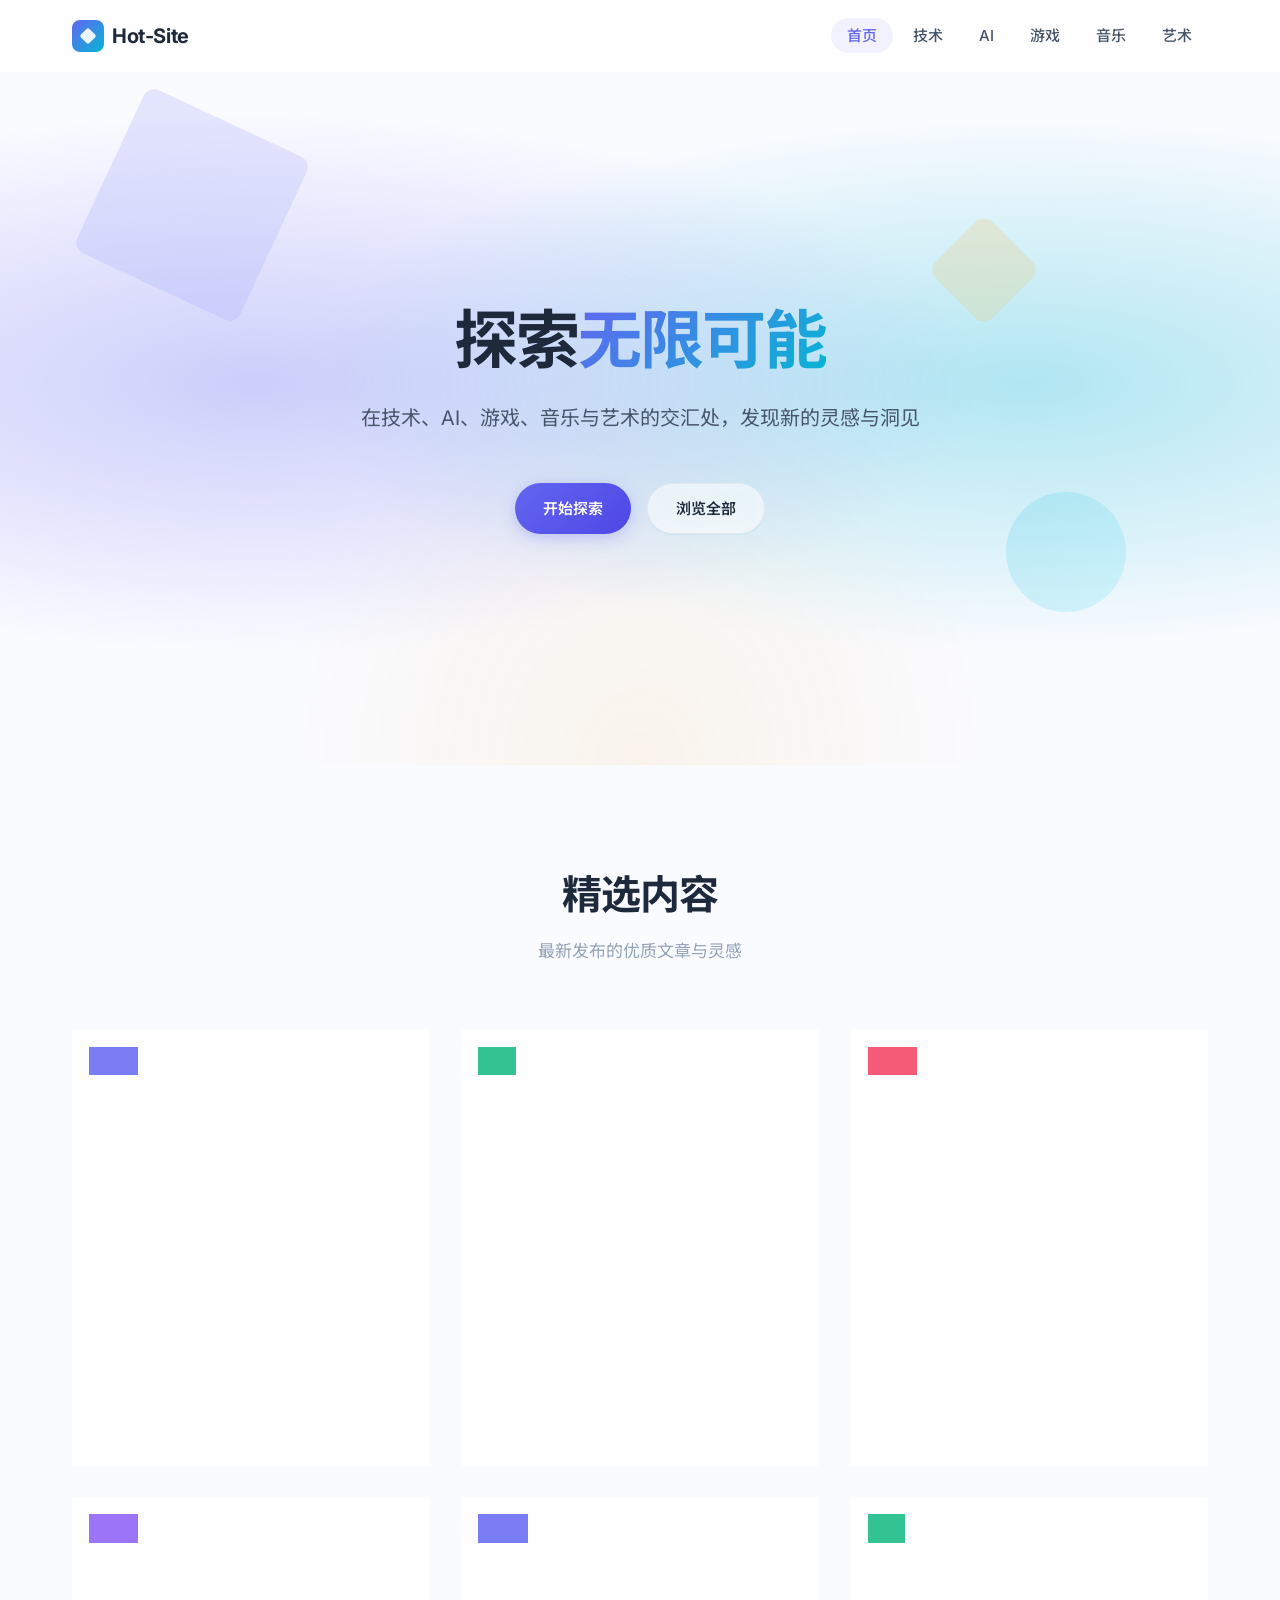
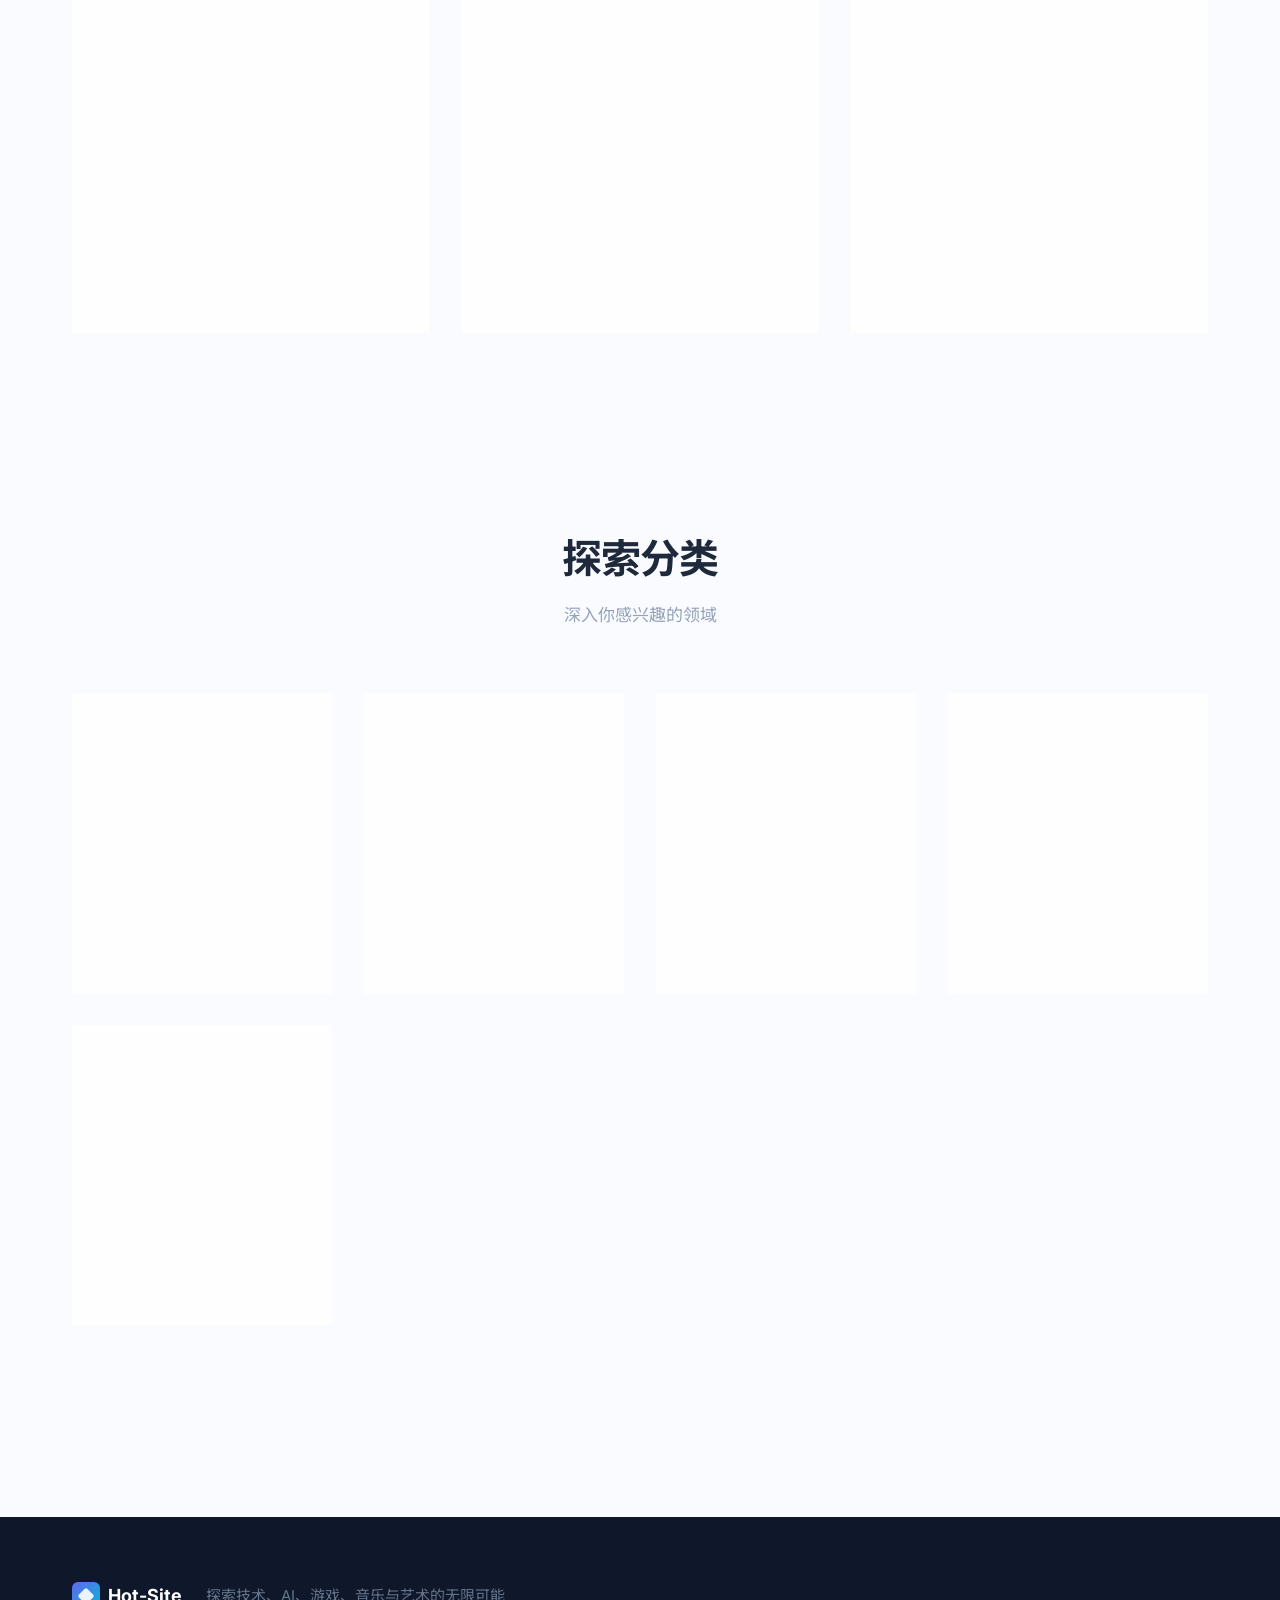
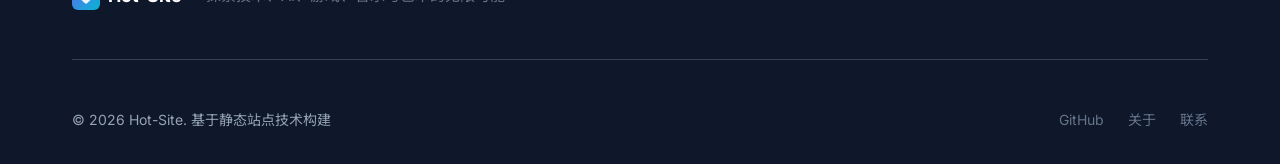
==== index.html @ 58dd3307 "17.30提交" ====
<!DOCTYPE html>
<html lang="zh-CN">
<head>
    <meta charset="UTF-8">
    <meta name="viewport" content="width=device-width, initial-scale=1.0">
    <meta name="description" content="Hot-Site - 探索技术、AI、游戏、音乐与艺术的无限可能。精选优质内容，涵盖前沿技术、人工智能、游戏开发、音乐创作与艺术创意。">
    <meta name="keywords" content="技术博客,AI人工智能,游戏开发,音乐创作,艺术创意,前端开发">
    <meta name="author" content="Hot-Site">
    
    <!-- Open Graph -->
    <meta property="og:title" content="Hot-Site - 首页">
    <meta property="og:description" content="探索技术、AI、游戏、音乐与艺术的无限可能">
    <meta property="og:type" content="website">
    <meta property="og:url" content="https://yourusername.github.io/static-site/">
    
    <title>Hot-Site | 首页</title>
    
    <!-- 样式 -->
    <link rel="stylesheet" href="css/style.css">
    
    <!-- 字体预加载 -->
    <link rel="preconnect" href="https://fonts.googleapis.com">
    <link rel="preconnect" href="https://fonts.gstatic.com" crossorigin>
    <link href="https://fonts.googleapis.com/css2?family=Inter:wght@300;400;500;600;700&family=Noto+Sans+SC:wght@300;400;500;700&display=swap" rel="stylesheet">
    
    <!-- Favicon -->
    <link rel="icon" type="image/svg+xml" href="data:image/svg+xml,<svg xmlns='http://www.w3.org/2000/svg' viewBox='0 0 32 32'><rect width='32' height='32' rx='6' fill='%236366f1'/><rect x='10' y='10' width='12' height='12' rx='2' fill='white' transform='rotate(45 16 16)'/></svg>">
</head>
<body data-page="home">
    <!-- 导航栏 -->
    <nav class="navbar" role="navigation" aria-label="主导航">
        <div class="nav-container">
            <a href="index.html" class="nav-logo" aria-label="返回首页">
                <div class="logo-icon" aria-hidden="true"></div>
                <span>Hot-Site</span>
            </a>
            
            <button class="hamburger" aria-label="打开菜单" aria-expanded="false">
                <span></span>
                <span></span>
                <span></span>
            </button>
            
            <ul class="nav-menu" role="menubar">
                <li role="none"><a href="index.html" class="nav-link active" role="menuitem">首页</a></li>
                <li role="none"><a href="category.html?cat=tech" class="nav-link" role="menuitem">技术</a></li>
                <li role="none"><a href="category.html?cat=ai" class="nav-link" role="menuitem">AI</a></li>
                <li role="none"><a href="category.html?cat=game" class="nav-link" role="menuitem">游戏</a></li>
                <li role="none"><a href="category.html?cat=music" class="nav-link" role="menuitem">音乐</a></li>
                <li role="none"><a href="category.html?cat=art" class="nav-link" role="menuitem">艺术</a></li>
            </ul>
        </div>
    </nav>

    <!-- Hero 区域 -->
    <header class="hero">
        <div class="hero-bg" aria-hidden="true"></div>
        <div class="hero-content">
            <h1 class="hero-title">
                探索<span class="gradient-text">无限可能</span>
            </h1>
            <p class="hero-subtitle">
                在技术、AI、游戏、音乐与艺术的交汇处，发现新的灵感与洞见
            </p>
            <div class="hero-cta">
                <a href="#featured" class="btn btn-primary">开始探索</a>
                <a href="category.html?cat=all" class="btn btn-secondary">浏览全部</a>
            </div>
        </div>
        <div class="hero-decoration" aria-hidden="true">
            <div class="geo-shape geo-1"></div>
            <div class="geo-shape geo-2"></div>
            <div class="geo-shape geo-3"></div>
        </div>
    </header>

    <!-- 精选内容 -->
    <main>
        <section id="featured" class="section" aria-labelledby="featured-title">
            <div class="container">
                <header class="section-header">
                    <h2 id="featured-title" class="section-title">精选内容</h2>
                    <p class="section-subtitle">最新发布的优质文章与灵感</p>
                </header>
                
                <div class="article-grid" id="featured-grid" role="feed" aria-label="精选文章列表">
                    <!-- 文章卡片将通过 JS 动态加载 -->
                </div>
            </div>
        </section>

        <!-- 分类导航 -->
        <section class="section categories-section" aria-labelledby="categories-title">
            <div class="container">
                <header class="section-header">
                    <h2 id="categories-title" class="section-title">探索分类</h2>
                    <p class="section-subtitle">深入你感兴趣的领域</p>
                </header>
                
                <div class="category-grid" role="list">
                    <a href="category.html?cat=tech" class="category-card category-tech" role="listitem">
                        <div class="category-icon" aria-hidden="true">
                            <svg width="48" height="48" viewBox="0 0 24 24" fill="none" stroke="currentColor" stroke-width="2">
                                <polyline points="16 18 22 12 16 6"/>
                                <polyline points="8 6 2 12 8 18"/>
                            </svg>
                        </div>
                        <h3>技术</h3>
                        <p>前沿技术与开发实践</p>
                        <div class="category-count" aria-label="2 篇文章">2 篇文章</div>
                    </a>
                    
                    <a href="category.html?cat=ai" class="category-card category-ai" role="listitem">
                        <div class="category-icon" aria-hidden="true">
                            <svg width="48" height="48" viewBox="0 0 24 24" fill="none" stroke="currentColor" stroke-width="2">
                                <path d="M12 2a10 10 0 1 0 10 10H12V2z"/>
                                <circle cx="12" cy="12" r="3"/>
                            </svg>
                        </div>
                        <h3>AI</h3>
                        <p>人工智能与机器学习</p>
                        <div class="category-count" aria-label="2 篇文章">2 篇文章</div>
                    </a>
                    
                    <a href="category.html?cat=game" class="category-card category-game" role="listitem">
                        <div class="category-icon" aria-hidden="true">
                            <svg width="48" height="48" viewBox="0 0 24 24" fill="none" stroke="currentColor" stroke-width="2">
                                <rect x="2" y="6" width="20" height="12" rx="2"/>
                                <path d="M6 12h4M8 10v4M15 11h.01M18 13h.01"/>
                            </svg>
                        </div>
                        <h3>游戏</h3>
                        <p>游戏开发与设计</p>
                        <div class="category-count" aria-label="2 篇文章">2 篇文章</div>
                    </a>
                    
                    <a href="category.html?cat=music" class="category-card category-music" role="listitem">
                        <div class="category-icon" aria-hidden="true">
                            <svg width="48" height="48" viewBox="0 0 24 24" fill="none" stroke="currentColor" stroke-width="2">
                                <path d="M9 18V5l12-2v13"/>
                                <circle cx="6" cy="18" r="3"/>
                                <circle cx="18" cy="16" r="3"/>
                            </svg>
                        </div>
                        <h3>音乐</h3>
                        <p>音乐创作与欣赏</p>
                        <div class="category-count" aria-label="2 篇文章">2 篇文章</div>
                    </a>
                    
                    <a href="category.html?cat=art" class="category-card category-art" role="listitem">
                        <div class="category-icon" aria-hidden="true">
                            <svg width="48" height="48" viewBox="0 0 24 24" fill="none" stroke="currentColor" stroke-width="2">
                                <polygon points="12 2 15.09 8.26 22 9.27 17 14.14 18.18 21.02 12 17.77 5.82 21.02 7 14.14 2 9.27 8.91 8.26 12 2"/>
                            </svg>
                        </div>
                        <h3>艺术</h3>
                        <p>创意表达与美学探索</p>
                        <div class="category-count" aria-label="2 篇文章">2 篇文章</div>
                    </a>
                </div>
            </div>
        </section>
    </main>

    <!-- 页脚 -->
    <footer class="footer" role="contentinfo">
        <div class="container">
            <div class="footer-content">
                <div class="footer-brand">
                    <div class="logo-icon" aria-hidden="true"></div>
                    <span>Hot-Site</span>
                </div>
                <p class="footer-desc">探索技术、AI、游戏、音乐与艺术的无限可能</p>
            </div>
            <div class="footer-bottom">
                <p>&copy; 2026 Hot-Site. 基于静态站点技术构建</p>
                <div class="footer-links">
                    <a href="https://github.com" target="_blank" rel="noopener noreferrer">GitHub</a>
                    <a href="#">关于</a>
                    <a href="#">联系</a>
                </div>
            </div>
        </div>
    </footer>

    <!-- Scripts -->
    <script src="js/data.js"></script>
    <script src="js/main.js"></script>
</body>
</html>
---- css/style.css ----
/* ============================================
   Hot-Site - 全局样式
   配色: Indigo + Cyan + Emerald + Rose + Violet
   字体: Inter + Noto Sans SC
   ============================================ */

/* --- CSS 变量 --- */
:root {
  /* 主色系 */
  --primary: #6366f1;
  --primary-light: #818cf8;
  --primary-dark: #4f46e5;
  --primary-glow: rgba(99, 102, 241, 0.3);

  /* 辅助色 */
  --secondary: #06b6d4;
  --secondary-light: #22d3ee;
  --secondary-dark: #0891b2;
  --secondary-glow: rgba(6, 182, 212, 0.3);

  /* 强调色 */
  --accent: #f59e0b;
  --accent-light: #fbbf24;
  --accent-dark: #d97706;

  /* 中性色 */
  --gray-50: #f8fafc;
  --gray-100: #f1f5f9;
  --gray-200: #e2e8f0;
  --gray-300: #cbd5e1;
  --gray-400: #94a3b8;
  --gray-500: #64748b;
  --gray-600: #475569;
  --gray-700: #334155;
  --gray-800: #1e293b;
  --gray-900: #0f172a;

  /* 背景 */
  --bg-primary: #fafbff;
  --bg-secondary: #f1f4fb;
  --bg-dark: #0f172a;

  /* 文字 */
  --text-primary: #1e293b;
  --text-secondary: #475569;
  --text-muted: #94a3b8;

  /* 玻璃态 */
  --glass-bg: rgba(255, 255, 255, 0.7);
  --glass-border: rgba(255, 255, 255, 0.3);
  --glass-shadow: 0 8px 32px rgba(99, 102, 241, 0.08);

  /* 间距 */
  --space-xs: 0.25rem;
  --space-sm: 0.5rem;
  --space-md: 1rem;
  --space-lg: 1.5rem;
  --space-xl: 2rem;
  --space-2xl: 3rem;
  --space-3xl: 4rem;
  --space-4xl: 6rem;

  /* 圆角 */
  --radius-sm: 8px;
  --radius-md: 12px;
  --radius-lg: 16px;
  --radius-xl: 24px;
  --radius-full: 9999px;

  /* 过渡 */
  --transition-fast: 0.15s ease;
  --transition-base: 0.3s ease;
  --transition-slow: 0.5s ease;

  /* 布局 */
  --container-max: 1200px;
  --navbar-height: 72px;
}

/* --- Reset & Base --- */
*,
*::before,
*::after {
  margin: 0;
  padding: 0;
  box-sizing: border-box;
}

html {
  font-size: 16px;
  scroll-behavior: smooth;
  -webkit-font-smoothing: antialiased;
  -moz-osx-font-smoothing: grayscale;
}

body {
  font-family: 'Inter', 'Noto Sans SC', -apple-system, BlinkMacSystemFont, sans-serif;
  color: var(--text-primary);
  background: var(--bg-primary);
  line-height: 1.7;
  min-height: 100vh;
  overflow-x: hidden;
}

a {
  color: inherit;
  text-decoration: none;
  transition: color var(--transition-fast);
}

img {
  max-width: 100%;
  height: auto;
  display: block;
}

ul, ol {
  list-style: none;
}

button {
  border: none;
  background: none;
  cursor: pointer;
  font-family: inherit;
  font-size: inherit;
  color: inherit;
}

/* --- 页面淡入动画 --- */
@keyframes fadeIn {
  from { opacity: 0; transform: translateY(12px); }
  to   { opacity: 1; transform: translateY(0); }
}

.page-enter {
  animation: fadeIn 0.5s ease forwards;
}

/* --- 容器 --- */
.container {
  max-width: var(--container-max);
  margin: 0 auto;
  padding: 0 var(--space-xl);
}

/* --- 导航栏 --- */
.navbar {
  position: fixed;
  top: 0;
  left: 0;
  right: 0;
  z-index: 1000;
  height: var(--navbar-height);
  background: var(--glass-bg);
  backdrop-filter: blur(20px);
  -webkit-backdrop-filter: blur(20px);
  border-bottom: 1px solid var(--glass-border);
  transition: all var(--transition-base);
}

.navbar.scrolled {
  background: rgba(255, 255, 255, 0.92);
  box-shadow: 0 1px 20px rgba(99, 102, 241, 0.06);
}

.nav-container {
  max-width: var(--container-max);
  margin: 0 auto;
  padding: 0 var(--space-xl);
  height: 100%;
  display: flex;
  align-items: center;
  justify-content: space-between;
}

.nav-logo {
  display: flex;
  align-items: center;
  gap: var(--space-sm);
  font-weight: 700;
  font-size: 1.25rem;
  color: var(--text-primary);
  letter-spacing: -0.02em;
}

.logo-icon {
  width: 32px;
  height: 32px;
  border-radius: var(--radius-sm);
  background: linear-gradient(135deg, var(--primary), var(--secondary));
  position: relative;
}

.logo-icon::after {
  content: '';
  position: absolute;
  top: 50%;
  left: 50%;
  transform: translate(-50%, -50%) rotate(45deg);
  width: 12px;
  height: 12px;
  background: rgba(255, 255, 255, 0.9);
  border-radius: 2px;
}

.nav-menu {
  display: flex;
  align-items: center;
  gap: var(--space-xs);
}

.nav-link {
  padding: var(--space-sm) var(--space-md);
  border-radius: var(--radius-full);
  font-weight: 500;
  font-size: 0.9375rem;
  color: var(--text-secondary);
  transition: all var(--transition-fast);
  position: relative;
}

.nav-link:hover,
.nav-link.active {
  color: var(--primary);
  background: rgba(99, 102, 241, 0.08);
}

/* 汉堡菜单 */
.hamburger {
  display: none;
  flex-direction: column;
  gap: 5px;
  padding: var(--space-sm);
  z-index: 1001;
}

.hamburger span {
  display: block;
  width: 22px;
  height: 2px;
  background: var(--text-primary);
  border-radius: 2px;
  transition: all var(--transition-base);
}

.hamburger.active span:nth-child(1) {
  transform: rotate(45deg) translate(5px, 5px);
}

.hamburger.active span:nth-child(2) {
  opacity: 0;
}

.hamburger.active span:nth-child(3) {
  transform: rotate(-45deg) translate(5px, -5px);
}

/* --- Hero 区域 --- */
.hero {
  position: relative;
  min-height: 85vh;
  display: flex;
  align-items: center;
  justify-content: center;
  padding: calc(var(--navbar-height) + var(--space-3xl)) var(--space-xl) var(--space-3xl);
  overflow: hidden;
}

.hero-bg {
  position: absolute;
  inset: 0;
  background:
    radial-gradient(ellipse at 20% 50%, var(--primary-glow) 0%, transparent 50%),
    radial-gradient(ellipse at 80% 50%, var(--secondary-glow) 0%, transparent 50%),
    radial-gradient(ellipse at 50% 100%, rgba(245, 158, 11, 0.08) 0%, transparent 40%);
  z-index: 0;
}

.hero-content {
  position: relative;
  z-index: 2;
  text-align: center;
  max-width: 720px;
}

.hero-title {
  font-size: clamp(2.5rem, 6vw, 4rem);
  font-weight: 700;
  line-height: 1.15;
  letter-spacing: -0.03em;
  margin-bottom: var(--space-lg);
  color: var(--text-primary);
}

.gradient-text {
  background: linear-gradient(135deg, var(--primary), var(--secondary));
  -webkit-background-clip: text;
  -webkit-text-fill-color: transparent;
  background-clip: text;
}

.hero-subtitle {
  font-size: clamp(1.05rem, 2vw, 1.25rem);
  color: var(--text-secondary);
  line-height: 1.7;
  margin-bottom: var(--space-2xl);
  font-weight: 400;
}

.hero-cta {
  display: flex;
  gap: var(--space-md);
  justify-content: center;
  flex-wrap: wrap;
}

/* 几何装饰 */
.hero-decoration {
  position: absolute;
  inset: 0;
  z-index: 1;
  pointer-events: none;
}

.geo-shape {
  position: absolute;
  border-radius: var(--radius-md);
  opacity: 0.15;
}

.geo-1 {
  width: 180px;
  height: 180px;
  top: 15%;
  left: 8%;
  background: linear-gradient(135deg, var(--primary), var(--primary-light));
  transform: rotate(25deg);
  animation: float 8s ease-in-out infinite;
}

.geo-2 {
  width: 120px;
  height: 120px;
  bottom: 20%;
  right: 12%;
  background: linear-gradient(135deg, var(--secondary), var(--secondary-light));
  transform: rotate(-15deg);
  border-radius: 50%;
  animation: float 6s ease-in-out infinite reverse;
}

.geo-3 {
  width: 80px;
  height: 80px;
  top: 30%;
  right: 20%;
  background: linear-gradient(135deg, var(--accent), var(--accent-light));
  transform: rotate(45deg);
  animation: float 10s ease-in-out infinite;
}

@keyframes float {
  0%, 100% { transform: translateY(0) rotate(25deg); }
  50%      { transform: translateY(-20px) rotate(25deg); }
}

/* --- 按钮 --- */
.btn {
  display: inline-flex;
  align-items: center;
  justify-content: center;
  gap: var(--space-sm);
  padding: 0.75rem 1.75rem;
  border-radius: var(--radius-full);
  font-weight: 600;
  font-size: 0.9375rem;
  transition: all var(--transition-base);
  cursor: pointer;
  border: none;
}

.btn-primary {
  background: linear-gradient(135deg, var(--primary), var(--primary-dark));
  color: #fff;
  box-shadow: 0 4px 16px var(--primary-glow);
}

.btn-primary:hover {
  transform: translateY(-2px);
  box-shadow: 0 6px 24px var(--primary-glow);
}

.btn-secondary {
  background: var(--glass-bg);
  color: var(--text-primary);
  border: 1px solid var(--gray-200);
  backdrop-filter: blur(8px);
}

.btn-secondary:hover {
  background: #fff;
  border-color: var(--primary-light);
  transform: translateY(-2px);
}

/* --- 区块 --- */
.section {
  padding: var(--space-4xl) 0;
}

.section-header {
  text-align: center;
  margin-bottom: var(--space-3xl);
}

.section-title {
  font-size: clamp(1.75rem, 3.5vw, 2.5rem);
  font-weight: 700;
  letter-spacing: -0.02em;
  margin-bottom: var(--space-sm);
  color: var(--text-primary);
}

.section-subtitle {
  font-size: 1.0625rem;
  color: var(--text-muted);
  font-weight: 400;
}

/* --- 文章卡片网格 --- */
.article-grid {
  display: grid;
  grid-template-columns: repeat(auto-fill, minmax(340px, 1fr));
  gap: var(--space-xl);
}

.article-card {
  background: var(--glass-bg);
  backdrop-filter: blur(12px);
  -webkit-backdrop-filter: blur(12px);
  border: 1px solid var(--glass-border);
  border-radius: var(--radius-lg);
  overflow: hidden;
  transition: all var(--transition-base);
  cursor: pointer;
  display: flex;
  flex-direction: column;
}

.article-card:hover {
  transform: translateY(-6px);
  box-shadow: 0 20px 60px rgba(99, 102, 241, 0.12);
  border-color: rgba(99, 102, 241, 0.2);
}

.article-card-cover {
  position: relative;
  aspect-ratio: 16 / 10;
  overflow: hidden;
  background: linear-gradient(135deg, var(--gray-100), var(--gray-200));
}

.article-card-cover img {
  width: 100%;
  height: 100%;
  object-fit: cover;
  transition: transform var(--transition-slow);
}

.article-card:hover .article-card-cover img {
  transform: scale(1.05);
}

.article-card-cover .category-badge {
  position: absolute;
  top: var(--space-md);
  left: var(--space-md);
  padding: 0.25rem 0.75rem;
  border-radius: var(--radius-full);
  font-size: 0.75rem;
  font-weight: 600;
  text-transform: uppercase;
  letter-spacing: 0.05em;
  backdrop-filter: blur(8px);
}

.category-badge[data-cat="ai"] {
  background: rgba(16, 185, 129, 0.85);
  color: #fff;
}

.category-badge[data-cat="game"] {
  background: rgba(244, 63, 94, 0.85);
  color: #fff;
}

.category-badge[data-cat="music"] {
  background: rgba(139, 92, 246, 0.85);
  color: #fff;
}

.category-badge[data-cat="art"] {
  background: rgba(6, 182, 212, 0.85);
  color: #fff;
}

.category-badge[data-cat="tech"] {
  background: rgba(99, 102, 241, 0.85);
  color: #fff;
}

.article-card-body {
  padding: var(--space-lg);
  flex: 1;
  display: flex;
  flex-direction: column;
}

.article-card-date {
  font-size: 0.8125rem;
  color: var(--text-muted);
  margin-bottom: var(--space-sm);
}

.article-card-title {
  font-size: 1.1875rem;
  font-weight: 600;
  line-height: 1.4;
  letter-spacing: -0.01em;
  margin-bottom: var(--space-sm);
  color: var(--text-primary);
  display: -webkit-box;
  -webkit-line-clamp: 2;
  -webkit-box-orient: vertical;
  overflow: hidden;
}

.article-card-excerpt {
  font-size: 0.9375rem;
  color: var(--text-secondary);
  line-height: 1.6;
  flex: 1;
  display: -webkit-box;
  -webkit-line-clamp: 3;
  -webkit-box-orient: vertical;
  overflow: hidden;
}

/* --- 分类卡片网格 --- */
.category-grid {
  display: grid;
  grid-template-columns: repeat(auto-fill, minmax(260px, 1fr));
  gap: var(--space-xl);
}

.category-card {
  background: var(--glass-bg);
  backdrop-filter: blur(12px);
  border: 1px solid var(--glass-border);
  border-radius: var(--radius-lg);
  padding: var(--space-2xl);
  text-align: center;
  transition: all var(--transition-base);
  position: relative;
  overflow: hidden;
}

.category-card::before {
  content: '';
  position: absolute;
  top: 0;
  left: 0;
  right: 0;
  height: 4px;
  border-radius: var(--radius-lg) var(--radius-lg) 0 0;
  transition: height var(--transition-base);
}

.category-card:hover {
  transform: translateY(-6px);
  box-shadow: 0 20px 60px rgba(99, 102, 241, 0.1);
}

.category-card:hover::before {
  height: 6px;
}

.category-ai::before { background: linear-gradient(90deg, #10b981, #34d399); }
.category-game::before { background: linear-gradient(90deg, #f43f5e, #fb7185); }
.category-music::before { background: linear-gradient(90deg, #8b5cf6, #a78bfa); }
.category-art::before { background: linear-gradient(90deg, var(--secondary), var(--secondary-light)); }
.category-tech::before { background: linear-gradient(90deg, var(--primary), var(--primary-light)); }

.category-icon {
  display: inline-flex;
  align-items: center;
  justify-content: center;
  width: 72px;
  height: 72px;
  border-radius: var(--radius-md);
  margin-bottom: var(--space-lg);
}

.category-ai .category-icon { background: rgba(16, 185, 129, 0.1); color: #10b981; }
.category-game .category-icon { background: rgba(244, 63, 94, 0.1); color: #f43f5e; }
.category-music .category-icon { background: rgba(139, 92, 246, 0.1); color: #8b5cf6; }
.category-art .category-icon { background: rgba(6, 182, 212, 0.1); color: var(--secondary); }
.category-tech .category-icon { background: rgba(99, 102, 241, 0.1); color: var(--primary); }

.category-card h3 {
  font-size: 1.25rem;
  font-weight: 600;
  margin-bottom: var(--space-sm);
}

.category-card p {
  font-size: 0.9375rem;
  color: var(--text-secondary);
  margin-bottom: var(--space-md);
}

.category-count {
  font-size: 0.8125rem;
  color: var(--text-muted);
  font-weight: 500;
}

/* --- 分类列表页 --- */
.page-header {
  padding: calc(var(--navbar-height) + var(--space-3xl)) 0 var(--space-2xl);
  text-align: center;
  position: relative;
  overflow: hidden;
}

.page-header::before {
  content: '';
  position: absolute;
  inset: 0;
  background:
    radial-gradient(ellipse at 30% 50%, var(--primary-glow) 0%, transparent 50%),
    radial-gradient(ellipse at 70% 50%, var(--secondary-glow) 0%, transparent 50%);
  opacity: 0.5;
  z-index: 0;
}

.page-header-content {
  position: relative;
  z-index: 1;
}

.page-header h1 {
  font-size: clamp(2rem, 4vw, 3rem);
  font-weight: 700;
  letter-spacing: -0.03em;
  margin-bottom: var(--space-sm);
}

.page-header p {
  color: var(--text-secondary);
  font-size: 1.0625rem;
}

/* 筛选栏 */
.filter-bar {
  display: flex;
  justify-content: center;
  gap: var(--space-sm);
  margin-bottom: var(--space-2xl);
  flex-wrap: wrap;
}

.filter-btn {
  padding: 0.5rem 1.25rem;
  border-radius: var(--radius-full);
  font-size: 0.875rem;
  font-weight: 500;
  color: var(--text-secondary);
  background: var(--glass-bg);
  border: 1px solid var(--gray-200);
  transition: all var(--transition-fast);
  cursor: pointer;
}

.filter-btn:hover {
  border-color: var(--primary-light);
  color: var(--primary);
}

.filter-btn.active {
  background: var(--primary);
  color: #fff;
  border-color: var(--primary);
}

/* --- 文章详情页 --- */
.article-detail {
  padding: calc(var(--navbar-height) + var(--space-2xl)) 0 var(--space-4xl);
}

.article-detail-header {
  max-width: 780px;
  margin: 0 auto;
  text-align: center;
  margin-bottom: var(--space-3xl);
}

.article-detail-meta {
  display: flex;
  align-items: center;
  justify-content: center;
  gap: var(--space-md);
  margin-bottom: var(--space-lg);
  flex-wrap: wrap;
}

.article-detail-meta .category-badge {
  position: static;
  font-size: 0.75rem;
}

.article-detail-date {
  font-size: 0.875rem;
  color: var(--text-muted);
}

.article-detail-title {
  font-size: clamp(2rem, 4vw, 2.75rem);
  font-weight: 700;
  letter-spacing: -0.02em;
  line-height: 1.25;
  margin-bottom: var(--space-lg);
}

.article-detail-cover {
  max-width: 900px;
  margin: 0 auto var(--space-3xl);
  border-radius: var(--radius-lg);
  overflow: hidden;
  aspect-ratio: 16 / 9;
  background: var(--gray-100);
}

.article-detail-cover img {
  width: 100%;
  height: 100%;
  object-fit: cover;
}

/* 文章正文 */
.article-content {
  max-width: 780px;
  margin: 0 auto;
  font-size: 1.0625rem;
  line-height: 1.85;
  color: var(--text-primary);
}

.article-content h1,
.article-content h2,
.article-content h3,
.article-content h4 {
  font-weight: 700;
  line-height: 1.3;
  margin-top: 2em;
  margin-bottom: 0.6em;
  letter-spacing: -0.01em;
}

.article-content h2 {
  font-size: 1.625rem;
  padding-bottom: 0.5em;
  border-bottom: 2px solid var(--gray-100);
}

.article-content h3 {
  font-size: 1.3125rem;
}

.article-content p {
  margin-bottom: 1.25em;
}

.article-content a {
  color: var(--primary);
  text-decoration: underline;
  text-underline-offset: 3px;
}

.article-content a:hover {
  color: var(--primary-dark);
}

.article-content ul,
.article-content ol {
  padding-left: 1.5em;
  margin-bottom: 1.25em;
}

.article-content ul {
  list-style-type: disc;
}

.article-content ol {
  list-style-type: decimal;
}

.article-content li {
  margin-bottom: 0.4em;
}

.article-content blockquote {
  margin: 1.5em 0;
  padding: var(--space-md) var(--space-lg);
  background: var(--bg-secondary);
  border-left: 4px solid var(--primary);
  border-radius: 0 var(--radius-sm) var(--radius-sm) 0;
  color: var(--text-secondary);
  font-style: italic;
}

.article-content code {
  font-family: 'JetBrains Mono', 'Fira Code', monospace;
  font-size: 0.875em;
  background: var(--gray-100);
  padding: 0.15em 0.4em;
  border-radius: 4px;
  color: var(--primary-dark);
}

.article-content pre {
  margin: 1.5em 0;
  padding: var(--space-lg);
  background: var(--gray-900);
  color: var(--gray-100);
  border-radius: var(--radius-md);
  overflow-x: auto;
  line-height: 1.6;
}

.article-content pre code {
  background: none;
  padding: 0;
  color: inherit;
  font-size: 0.875rem;
}

.article-content img {
  border-radius: var(--radius-md);
  margin: 1.5em 0;
  cursor: zoom-in;
}

.article-content hr {
  border: none;
  height: 2px;
  background: var(--gray-200);
  margin: 2em 0;
}

.article-content table {
  width: 100%;
  border-collapse: collapse;
  margin: 1.5em 0;
}

.article-content th,
.article-content td {
  padding: 0.75rem 1rem;
  border: 1px solid var(--gray-200);
  text-align: left;
}

.article-content th {
  background: var(--gray-50);
  font-weight: 600;
}

/* --- Lightbox --- */
.lightbox-overlay {
  position: fixed;
  inset: 0;
  z-index: 2000;
  background: rgba(15, 23, 42, 0.9);
  backdrop-filter: blur(8px);
  display: flex;
  align-items: center;
  justify-content: center;
  opacity: 0;
  visibility: hidden;
  transition: all var(--transition-base);
  cursor: zoom-out;
}

.lightbox-overlay.active {
  opacity: 1;
  visibility: visible;
}

.lightbox-overlay img {
  max-width: 90vw;
  max-height: 90vh;
  border-radius: var(--radius-md);
  box-shadow: 0 24px 80px rgba(0, 0, 0, 0.4);
  transform: scale(0.9);
  transition: transform var(--transition-base);
}

.lightbox-overlay.active img {
  transform: scale(1);
}

.lightbox-close {
  position: absolute;
  top: var(--space-xl);
  right: var(--space-xl);
  width: 44px;
  height: 44px;
  display: flex;
  align-items: center;
  justify-content: center;
  background: rgba(255, 255, 255, 0.15);
  border-radius: 50%;
  color: #fff;
  font-size: 1.5rem;
  transition: background var(--transition-fast);
}

.lightbox-close:hover {
  background: rgba(255, 255, 255, 0.3);
}

/* --- 返回按钮 --- */
.back-link {
  display: inline-flex;
  align-items: center;
  gap: var(--space-sm);
  color: var(--text-muted);
  font-size: 0.9375rem;
  font-weight: 500;
  margin-bottom: var(--space-xl);
  transition: color var(--transition-fast);
}

.back-link:hover {
  color: var(--primary);
}

.back-link svg {
  width: 18px;
  height: 18px;
}

/* --- 空状态 --- */
.empty-state {
  text-align: center;
  padding: var(--space-4xl) 0;
  color: var(--text-muted);
}

.empty-state svg {
  width: 64px;
  height: 64px;
  margin-bottom: var(--space-lg);
  opacity: 0.4;
}

/* --- 页脚 --- */
.footer {
  background: var(--gray-900);
  color: var(--gray-400);
  padding: var(--space-3xl) 0 var(--space-xl);
  margin-top: var(--space-4xl);
}

.footer-content {
  display: flex;
  align-items: center;
  gap: var(--space-lg);
  margin-bottom: var(--space-2xl);
  padding-bottom: var(--space-2xl);
  border-bottom: 1px solid var(--gray-700);
}

.footer-brand {
  display: flex;
  align-items: center;
  gap: var(--space-sm);
  font-weight: 700;
  font-size: 1.125rem;
  color: #fff;
}

.footer-brand .logo-icon {
  width: 28px;
  height: 28px;
  border-radius: 6px;
}

.footer-desc {
  font-size: 0.9375rem;
  color: var(--gray-500);
}

.footer-bottom {
  display: flex;
  justify-content: space-between;
  align-items: center;
  flex-wrap: wrap;
  gap: var(--space-md);
  font-size: 0.875rem;
}

.footer-links {
  display: flex;
  gap: var(--space-lg);
}

.footer-links a {
  color: var(--gray-500);
  transition: color var(--transition-fast);
}

.footer-links a:hover {
  color: #fff;
}

/* --- 响应式 --- */
@media (max-width: 768px) {
  :root {
    --navbar-height: 64px;
  }

  .hamburger {
    display: flex;
  }

  .nav-menu {
    position: fixed;
    top: 0;
    right: -100%;
    width: 280px;
    height: 100vh;
    flex-direction: column;
    background: #fff;
    padding: calc(var(--navbar-height) + var(--space-xl)) var(--space-xl) var(--space-xl);
    box-shadow: -10px 0 40px rgba(0, 0, 0, 0.1);
    transition: right var(--transition-base);
    gap: var(--space-xs);
    z-index: 999;
  }

  .nav-menu.open {
    right: 0;
  }

  .nav-link {
    padding: var(--space-md);
    border-radius: var(--radius-sm);
    font-size: 1rem;
  }

  .hero {
    min-height: 70vh;
  }

  .article-grid {
    grid-template-columns: 1fr;
  }

  .category-grid {
    grid-template-columns: repeat(auto-fill, minmax(200px, 1fr));
  }

  .container {
    padding: 0 var(--space-md);
  }

  .section {
    padding: var(--space-3xl) 0;
  }
}

@media (max-width: 480px) {
  .hero-title {
    font-size: 2rem;
  }

  .hero-subtitle {
    font-size: 1rem;
  }

  .hero-cta {
    flex-direction: column;
    align-items: center;
  }

  .category-grid {
    grid-template-columns: 1fr 1fr;
  }

  .article-detail-title {
    font-size: 1.75rem;
  }
}

/* --- 加载状态 --- */
.skeleton {
  background: linear-gradient(90deg, var(--gray-100) 25%, var(--gray-200) 50%, var(--gray-100) 75%);
  background-size: 200% 100%;
  animation: shimmer 1.5s infinite;
  border-radius: var(--radius-sm);
}

@keyframes shimmer {
  0%   { background-position: 200% 0; }
  100% { background-position: -200% 0; }
}

/* --- 返回顶部 --- */
.scroll-top {
  position: fixed;
  bottom: var(--space-xl);
  right: var(--space-xl);
  width: 44px;
  height: 44px;
  border-radius: 50%;
  background: var(--primary);
  color: #fff;
  display: flex;
  align-items: center;
  justify-content: center;
  box-shadow: 0 4px 16px var(--primary-glow);
  opacity: 0;
  visibility: hidden;
  transform: translateY(10px);
  transition: all var(--transition-base);
  z-index: 100;
  cursor: pointer;
  border: none;
}

.scroll-top.visible {
  opacity: 1;
  visibility: visible;
  transform: translateY(0);
}

.scroll-top:hover {
  transform: translateY(-2px);
  box-shadow: 0 6px 24px var(--primary-glow);
}

/* --- 打字机效果 (用于加载) --- */
.loading-text::after {
  content: '...';
  animation: dots 1.5s steps(3, end) infinite;
}

@keyframes dots {
  0%   { content: '.'; }
  33%  { content: '..'; }
  66%  { content: '...'; }
}
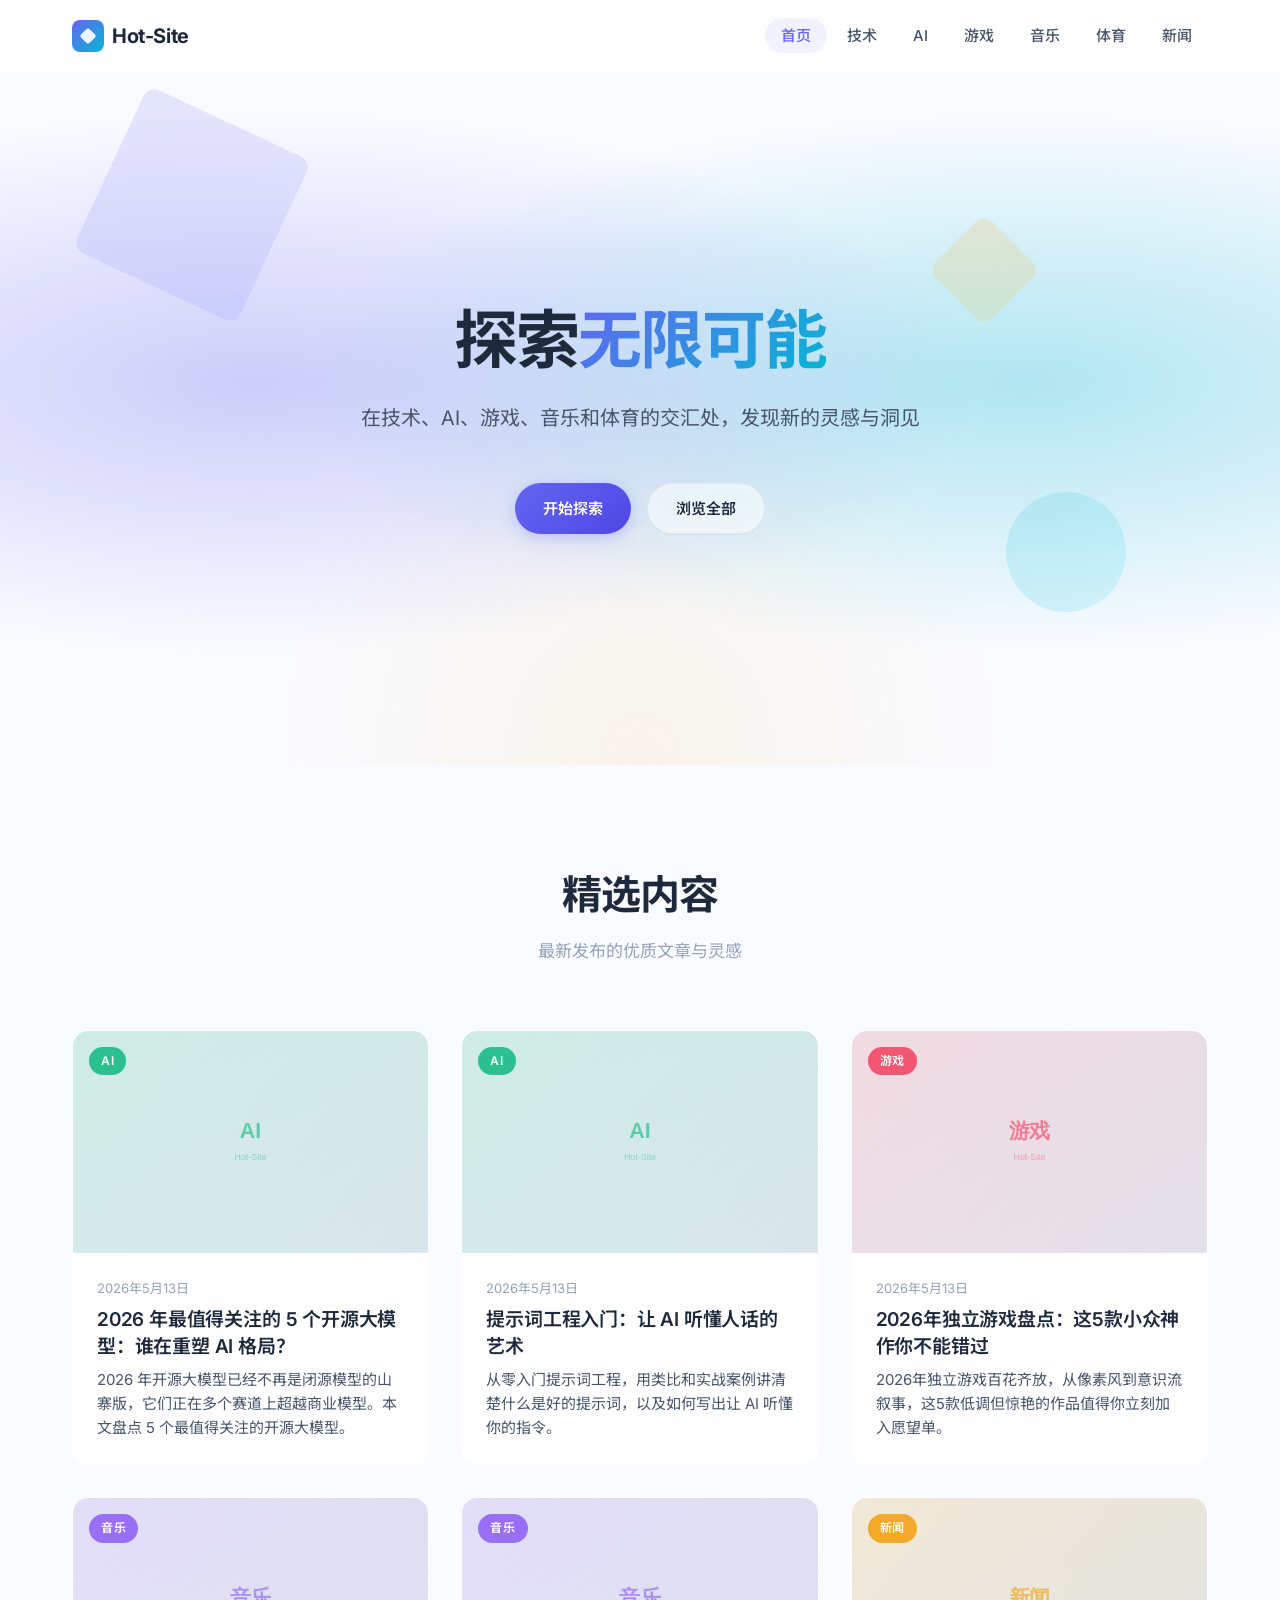
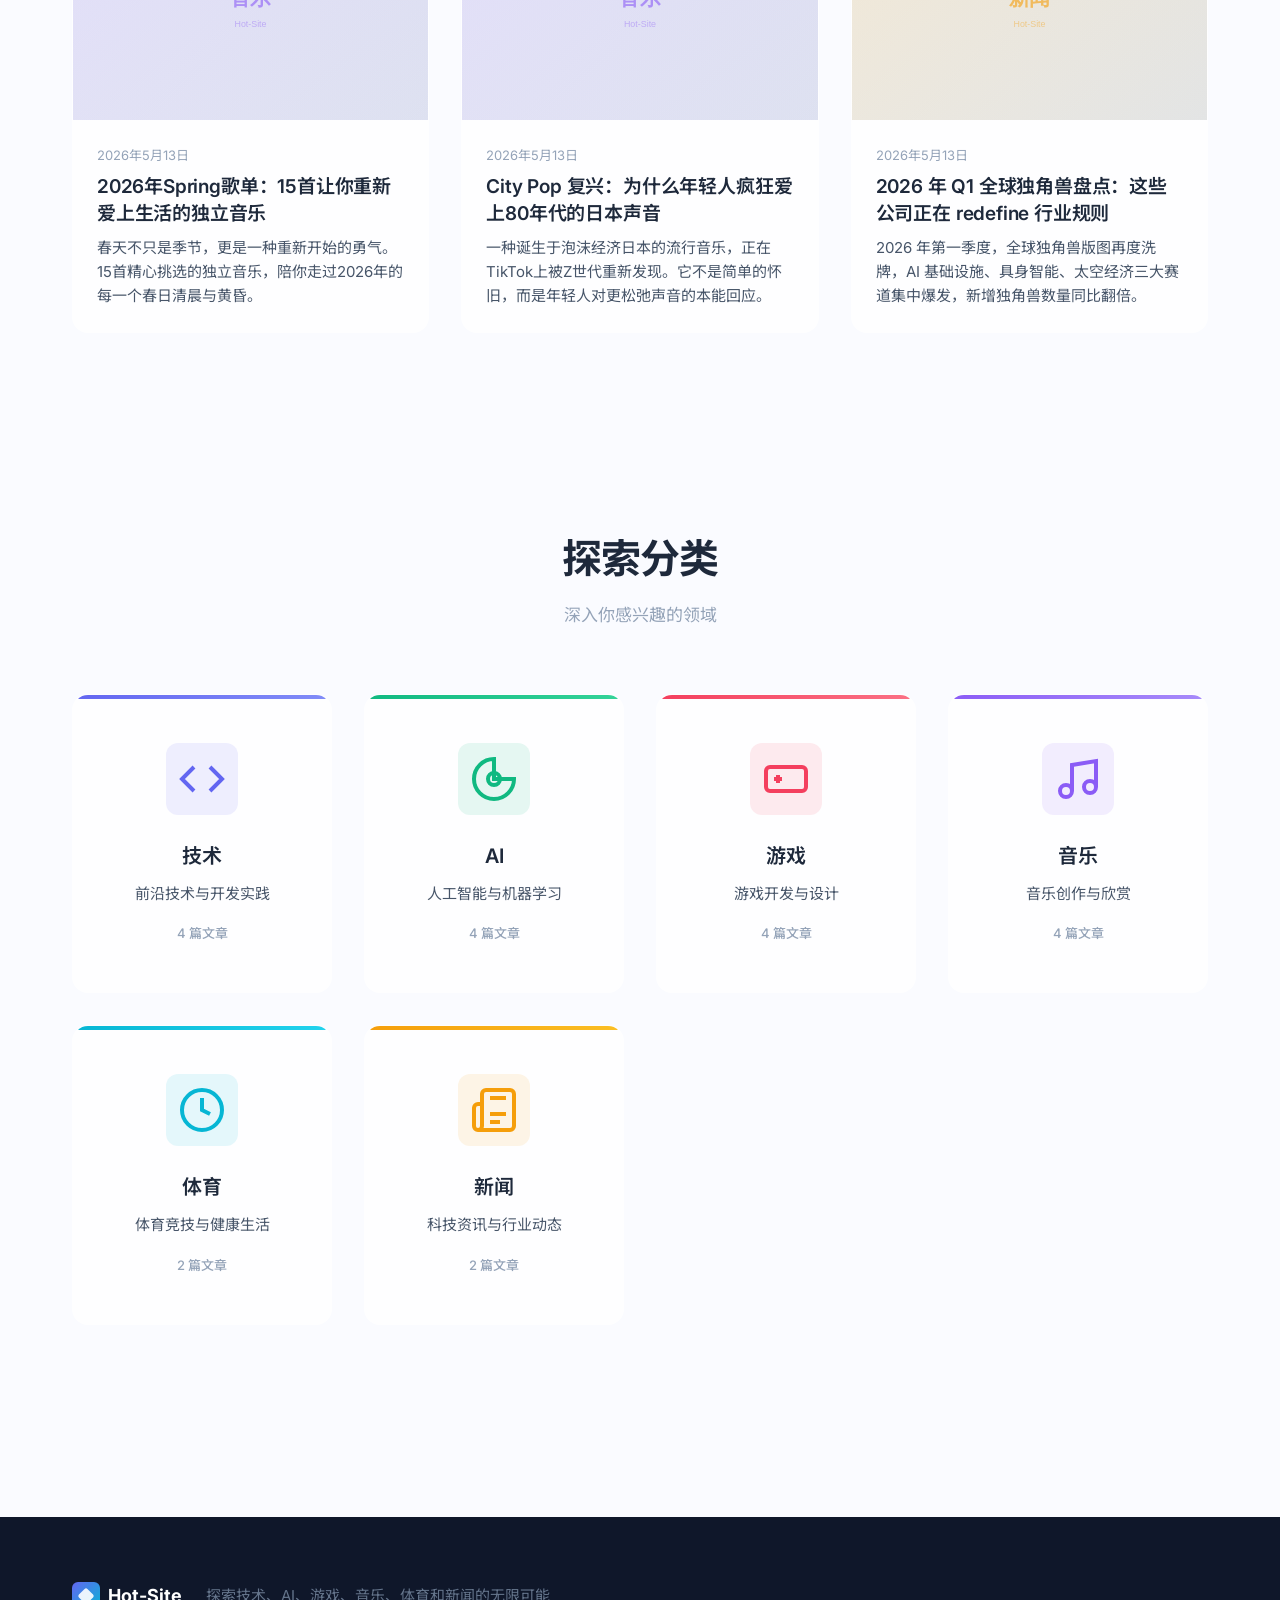
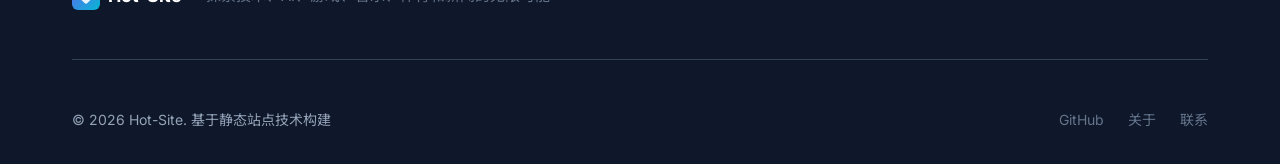
==== commit 3288df45: "feat: 重大更新 - 新增12篇文章、优化错误处理、统一品牌 - 新增内容   - 添加 12 篇新文章（AI/游戏/音乐/新闻/体育/技术）   - 新增 sports 和 news 分类配置 " ====
--- a/index.html
+++ b/index.html
@@ -3,15 +3,15 @@
 <head>
     <meta charset="UTF-8">
     <meta name="viewport" content="width=device-width, initial-scale=1.0">
-    <meta name="description" content="Hot-Site - 探索技术、AI、游戏、音乐与艺术的无限可能。精选优质内容，涵盖前沿技术、人工智能、游戏开发、音乐创作与艺术创意。">
+    <meta name="description" content="Hot-Site - 探索技术、AI、游戏、音乐和体育的无限可能。精选优质内容，涵盖前沿技术、人工智能、游戏开发、音乐创作与艺术创意。">
     <meta name="keywords" content="技术博客,AI人工智能,游戏开发,音乐创作,艺术创意,前端开发">
     <meta name="author" content="Hot-Site">
     
     <!-- Open Graph -->
     <meta property="og:title" content="Hot-Site - 首页">
-    <meta property="og:description" content="探索技术、AI、游戏、音乐与艺术的无限可能">
+    <meta property="og:description" content="探索技术、AI、游戏、音乐和体育的无限可能">
     <meta property="og:type" content="website">
-    <meta property="og:url" content="https://yourusername.github.io/static-site/">
+    <meta property="og:url" content="https://rrramxy.github.io/hot-site/">
     
     <title>Hot-Site | 首页</title>
     
@@ -47,7 +47,8 @@
                 <li role="none"><a href="category.html?cat=ai" class="nav-link" role="menuitem">AI</a></li>
                 <li role="none"><a href="category.html?cat=game" class="nav-link" role="menuitem">游戏</a></li>
                 <li role="none"><a href="category.html?cat=music" class="nav-link" role="menuitem">音乐</a></li>
-                <li role="none"><a href="category.html?cat=art" class="nav-link" role="menuitem">艺术</a></li>
+                <li role="none"><a href="category.html?cat=sports" class="nav-link" role="menuitem">体育</a></li>
+                <li role="none"><a href="category.html?cat=news" class="nav-link" role="menuitem">新闻</a></li>
             </ul>
         </div>
     </nav>
@@ -60,7 +61,7 @@
                 探索<span class="gradient-text">无限可能</span>
             </h1>
             <p class="hero-subtitle">
-                在技术、AI、游戏、音乐与艺术的交汇处，发现新的灵感与洞见
+                在技术、AI、游戏、音乐和体育的交汇处，发现新的灵感与洞见
             </p>
             <div class="hero-cta">
                 <a href="#featured" class="btn btn-primary">开始探索</a>
@@ -97,66 +98,8 @@
                     <p class="section-subtitle">深入你感兴趣的领域</p>
                 </header>
                 
-                <div class="category-grid" role="list">
-                    <a href="category.html?cat=tech" class="category-card category-tech" role="listitem">
-                        <div class="category-icon" aria-hidden="true">
-                            <svg width="48" height="48" viewBox="0 0 24 24" fill="none" stroke="currentColor" stroke-width="2">
-                                <polyline points="16 18 22 12 16 6"/>
-                                <polyline points="8 6 2 12 8 18"/>
-                            </svg>
-                        </div>
-                        <h3>技术</h3>
-                        <p>前沿技术与开发实践</p>
-                        <div class="category-count" aria-label="2 篇文章">2 篇文章</div>
-                    </a>
-                    
-                    <a href="category.html?cat=ai" class="category-card category-ai" role="listitem">
-                        <div class="category-icon" aria-hidden="true">
-                            <svg width="48" height="48" viewBox="0 0 24 24" fill="none" stroke="currentColor" stroke-width="2">
-                                <path d="M12 2a10 10 0 1 0 10 10H12V2z"/>
-                                <circle cx="12" cy="12" r="3"/>
-                            </svg>
-                        </div>
-                        <h3>AI</h3>
-                        <p>人工智能与机器学习</p>
-                        <div class="category-count" aria-label="2 篇文章">2 篇文章</div>
-                    </a>
-                    
-                    <a href="category.html?cat=game" class="category-card category-game" role="listitem">
-                        <div class="category-icon" aria-hidden="true">
-                            <svg width="48" height="48" viewBox="0 0 24 24" fill="none" stroke="currentColor" stroke-width="2">
-                                <rect x="2" y="6" width="20" height="12" rx="2"/>
-                                <path d="M6 12h4M8 10v4M15 11h.01M18 13h.01"/>
-                            </svg>
-                        </div>
-                        <h3>游戏</h3>
-                        <p>游戏开发与设计</p>
-                        <div class="category-count" aria-label="2 篇文章">2 篇文章</div>
-                    </a>
-                    
-                    <a href="category.html?cat=music" class="category-card category-music" role="listitem">
-                        <div class="category-icon" aria-hidden="true">
-                            <svg width="48" height="48" viewBox="0 0 24 24" fill="none" stroke="currentColor" stroke-width="2">
-                                <path d="M9 18V5l12-2v13"/>
-                                <circle cx="6" cy="18" r="3"/>
-                                <circle cx="18" cy="16" r="3"/>
-                            </svg>
-                        </div>
-                        <h3>音乐</h3>
-                        <p>音乐创作与欣赏</p>
-                        <div class="category-count" aria-label="2 篇文章">2 篇文章</div>
-                    </a>
-                    
-                    <a href="category.html?cat=art" class="category-card category-art" role="listitem">
-                        <div class="category-icon" aria-hidden="true">
-                            <svg width="48" height="48" viewBox="0 0 24 24" fill="none" stroke="currentColor" stroke-width="2">
-                                <polygon points="12 2 15.09 8.26 22 9.27 17 14.14 18.18 21.02 12 17.77 5.82 21.02 7 14.14 2 9.27 8.91 8.26 12 2"/>
-                            </svg>
-                        </div>
-                        <h3>艺术</h3>
-                        <p>创意表达与美学探索</p>
-                        <div class="category-count" aria-label="2 篇文章">2 篇文章</div>
-                    </a>
+                <div class="category-grid" id="category-grid" role="list">
+                    <!-- 分类卡片将通过 JS 动态生成 -->
                 </div>
             </div>
         </section>
@@ -170,7 +113,7 @@
                     <div class="logo-icon" aria-hidden="true"></div>
                     <span>Hot-Site</span>
                 </div>
-                <p class="footer-desc">探索技术、AI、游戏、音乐与艺术的无限可能</p>
+                <p class="footer-desc">探索技术、AI、游戏、音乐、体育和新闻的无限可能</p>
             </div>
             <div class="footer-bottom">
                 <p>&copy; 2026 Hot-Site. 基于静态站点技术构建</p>
--- a/css/style.css
+++ b/css/style.css
@@ -500,13 +500,26 @@
   color: #fff;
 }
 
+/* art 分类样式（已禁用，保留用于未来恢复） */
+/*
 .category-badge[data-cat="art"] {
   background: rgba(6, 182, 212, 0.85);
   color: #fff;
 }
+*/
 
 .category-badge[data-cat="tech"] {
   background: rgba(99, 102, 241, 0.85);
+  color: #fff;
+}
+
+.category-badge[data-cat="sports"] {
+  background: rgba(6, 182, 212, 0.85);
+  color: #fff;
+}
+
+.category-badge[data-cat="news"] {
+  background: rgba(245, 158, 11, 0.85);
   color: #fff;
 }
 
@@ -589,8 +602,10 @@
 .category-ai::before { background: linear-gradient(90deg, #10b981, #34d399); }
 .category-game::before { background: linear-gradient(90deg, #f43f5e, #fb7185); }
 .category-music::before { background: linear-gradient(90deg, #8b5cf6, #a78bfa); }
-.category-art::before { background: linear-gradient(90deg, var(--secondary), var(--secondary-light)); }
+/* .category-art::before { background: linear-gradient(90deg, var(--secondary), var(--secondary-light)); } */
 .category-tech::before { background: linear-gradient(90deg, var(--primary), var(--primary-light)); }
+.category-sports::before { background: linear-gradient(90deg, #06b6d4, #22d3ee); }
+.category-news::before { background: linear-gradient(90deg, #f59e0b, #fbbf24); }
 
 .category-icon {
   display: inline-flex;
@@ -605,8 +620,10 @@
 .category-ai .category-icon { background: rgba(16, 185, 129, 0.1); color: #10b981; }
 .category-game .category-icon { background: rgba(244, 63, 94, 0.1); color: #f43f5e; }
 .category-music .category-icon { background: rgba(139, 92, 246, 0.1); color: #8b5cf6; }
-.category-art .category-icon { background: rgba(6, 182, 212, 0.1); color: var(--secondary); }
+/* .category-art .category-icon { background: rgba(6, 182, 212, 0.1); color: var(--secondary); } */
 .category-tech .category-icon { background: rgba(99, 102, 241, 0.1); color: var(--primary); }
+.category-sports .category-icon { background: rgba(6, 182, 212, 0.1); color: #06b6d4; }
+.category-news .category-icon { background: rgba(245, 158, 11, 0.1); color: #f59e0b; }
 
 .category-card h3 {
   font-size: 1.25rem;
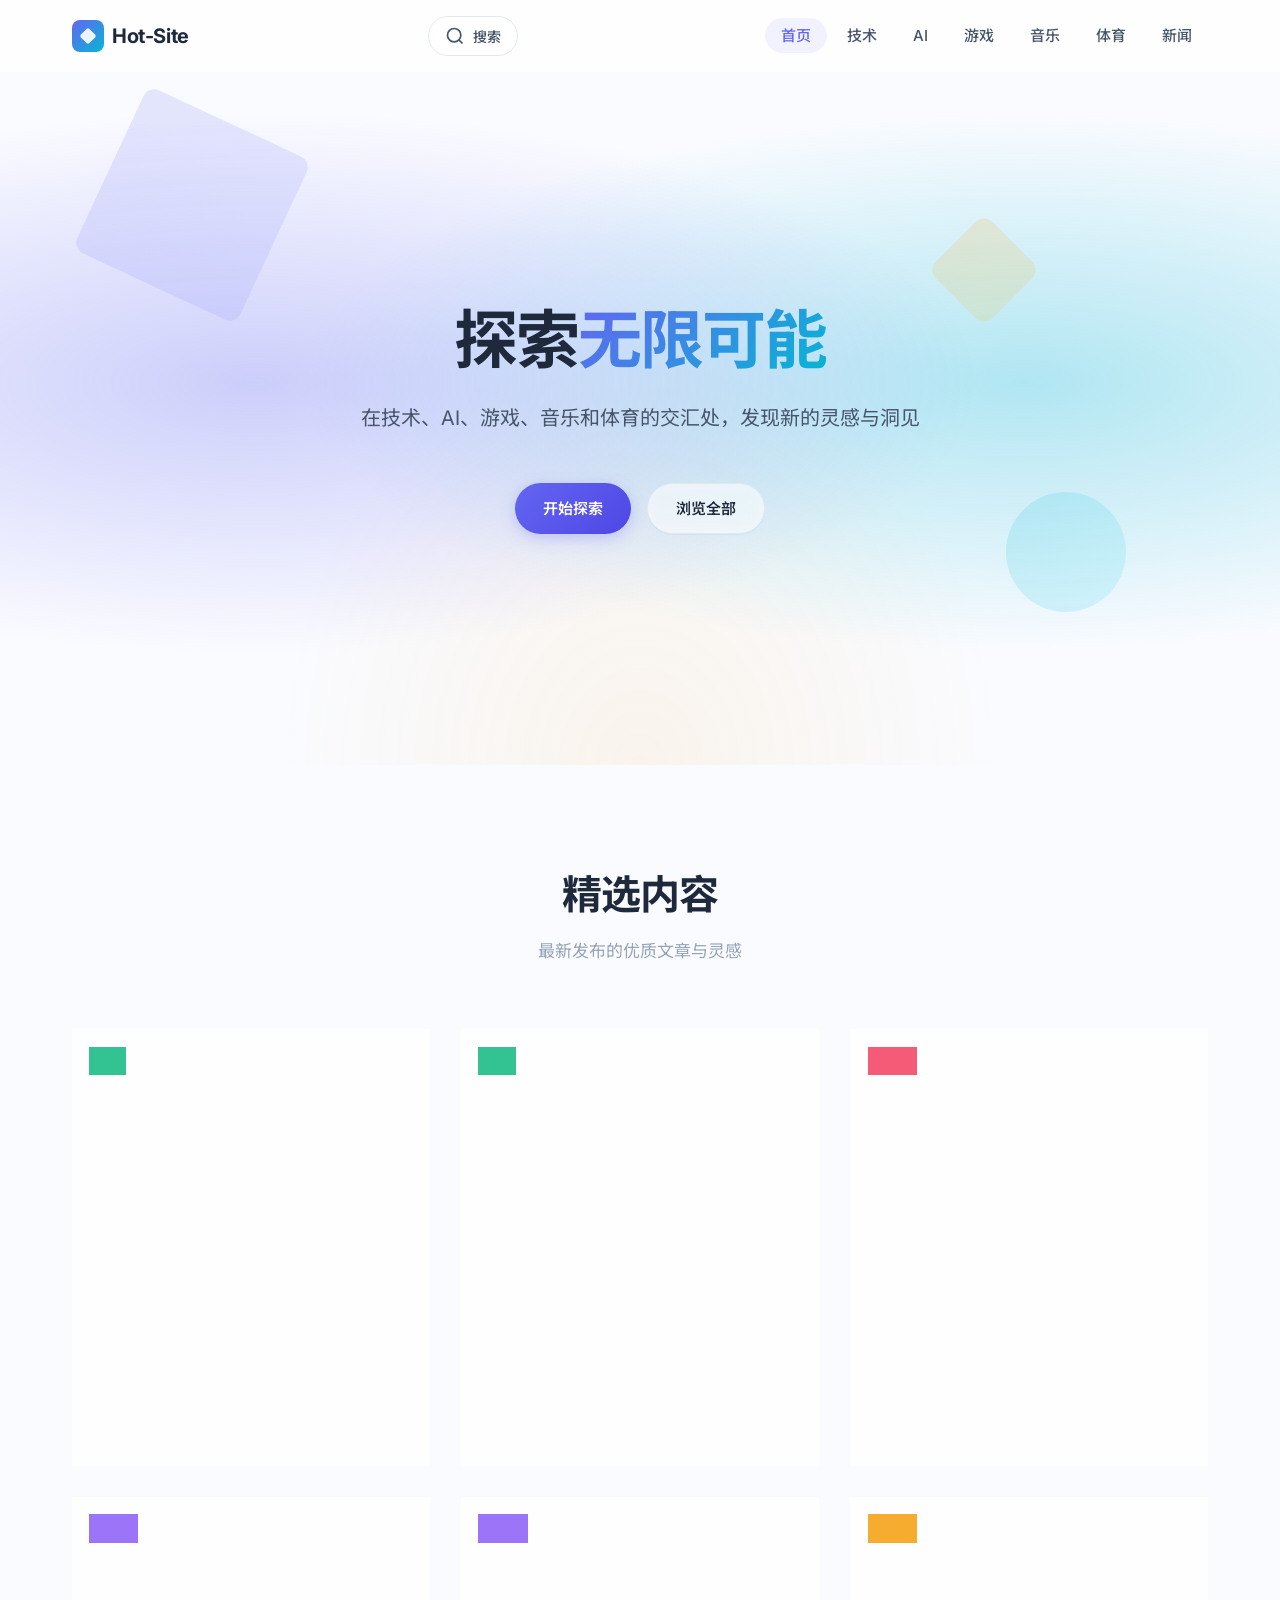
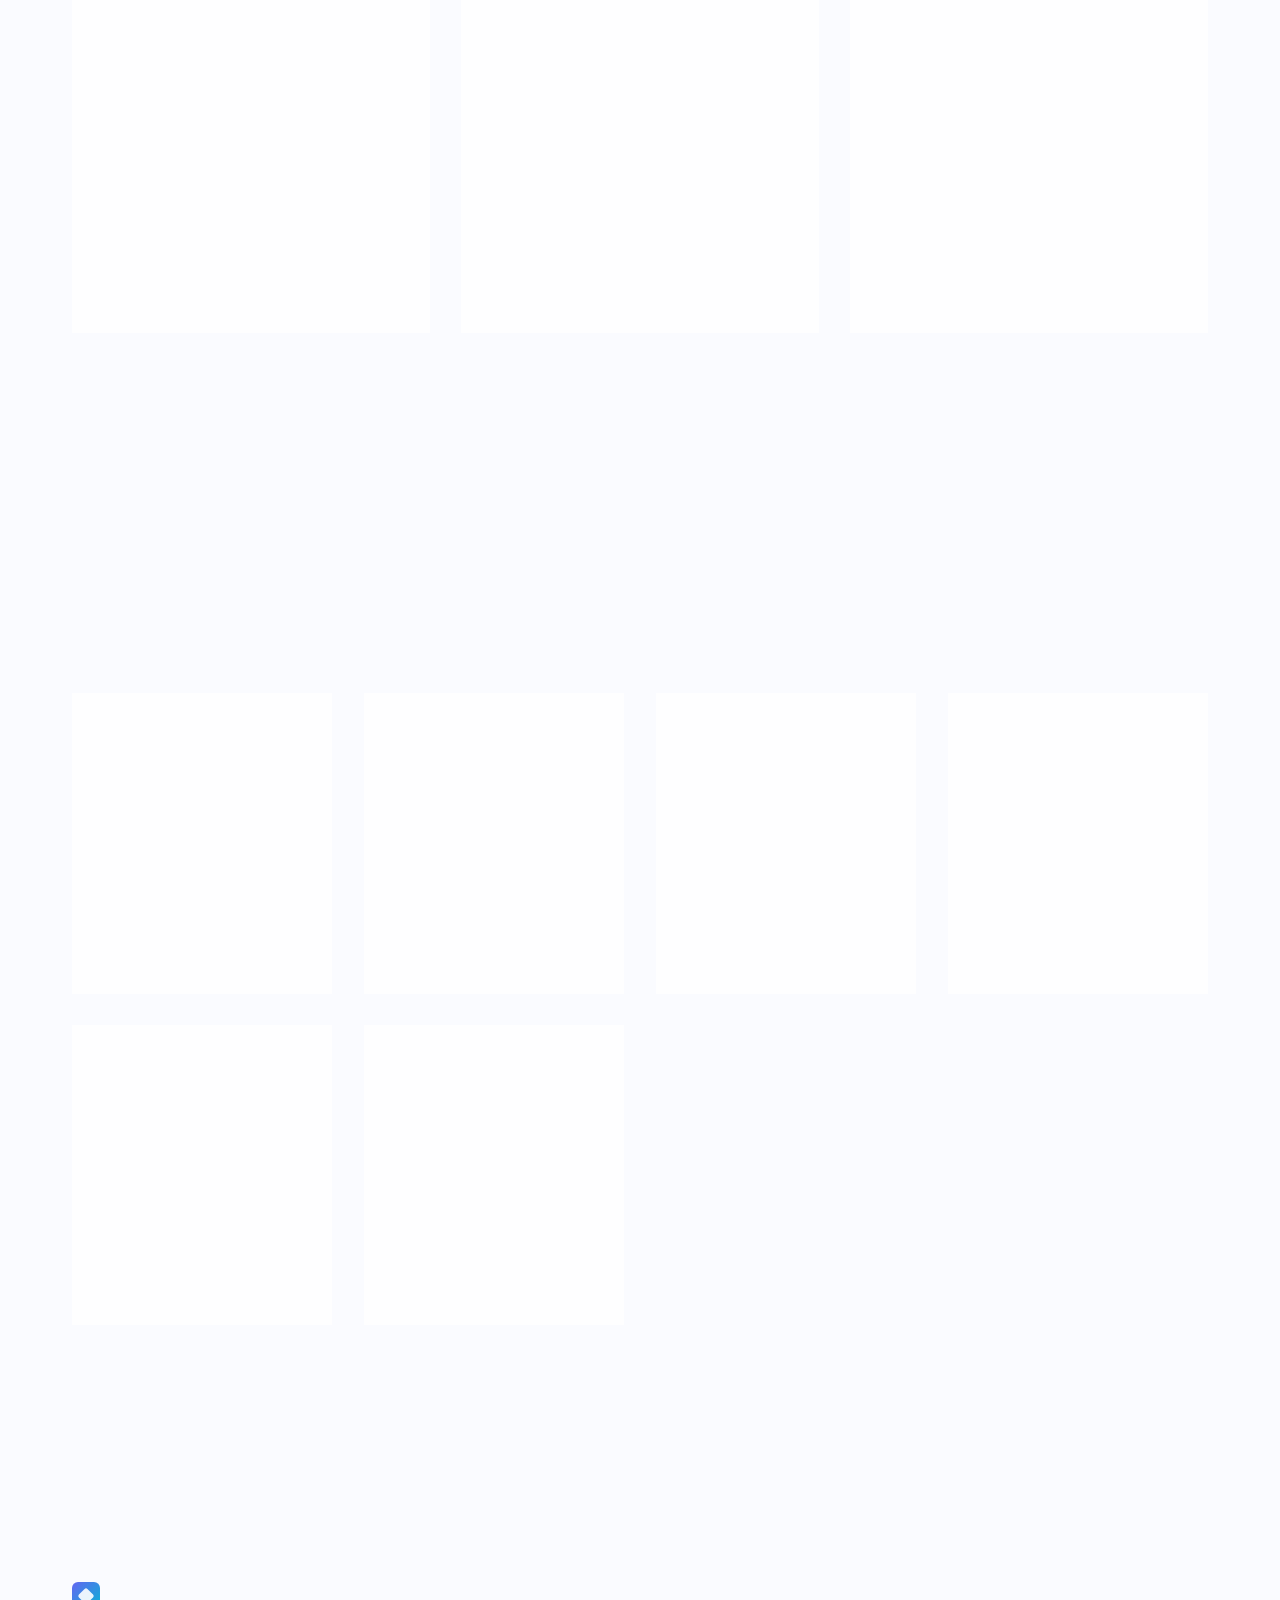
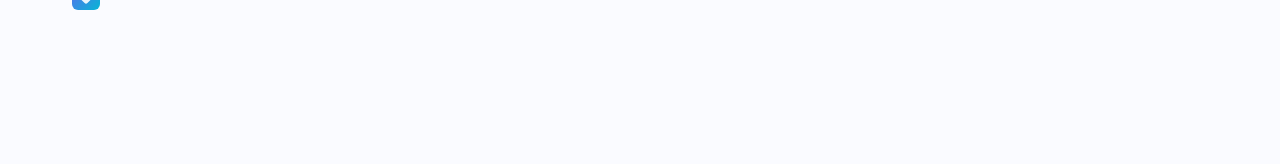
==== commit 5cae1e77: "feat: 添加搜索功能并优化搜索按钮样式 - 在导航栏添加搜索按钮和搜索模态框 - 实现实时搜索功能，支持标题、摘要和分类名称搜索 - 添加关键词高亮显示 - 支持键盘导航（Ctrl/Cmd+K 打" ====
--- a/index.html
+++ b/index.html
@@ -39,6 +39,13 @@
                 <span></span>
                 <span></span>
                 <span></span>
+            </button>
+            
+            <button class="nav-search-btn" aria-label="搜索文章">
+                <svg width="20" height="20" viewBox="0 0 24 24" fill="none" stroke="currentColor" stroke-width="2">
+                    <circle cx="11" cy="11" r="8"/>
+                    <path d="m21 21-4.35-4.35"/>
+                </svg>
             </button>
             
             <ul class="nav-menu" role="menubar">
@@ -105,6 +112,29 @@
         </section>
     </main>
 
+    <!-- 搜索模态框 -->
+    <div class="search-modal" role="dialog" aria-label="搜索">
+        <div class="search-modal-content">
+            <div class="search-input-wrapper">
+                <svg class="search-icon" width="20" height="20" viewBox="0 0 24 24" fill="none" stroke="currentColor" stroke-width="2">
+                    <circle cx="11" cy="11" r="8"/>
+                    <path d="m21 21-4.35-4.35"/>
+                </svg>
+                <input 
+                    type="text" 
+                    class="search-input" 
+                    placeholder="搜索文章标题或摘要..." 
+                    aria-label="搜索关键词"
+                    autocomplete="off"
+                />
+                <kbd class="search-shortcut">ESC</kbd>
+            </div>
+            <div class="search-results" id="search-results">
+                <!-- 搜索结果将通过 JS 动态渲染 -->
+            </div>
+        </div>
+    </div>
+
     <!-- 页脚 -->
     <footer class="footer" role="contentinfo">
         <div class="container">
--- a/css/style.css
+++ b/css/style.css
@@ -1180,3 +1180,245 @@
   33%  { content: '..'; }
   66%  { content: '...'; }
 }
+
+/* --- 搜索按钮 --- */
+.nav-search-btn {
+  display: flex;
+  align-items: center;
+  justify-content: center;
+  gap: var(--space-sm);
+  width: auto;
+  min-width: 44px;
+  height: 40px;
+  padding: 0 var(--space-md);
+  border-radius: var(--radius-full);
+  color: var(--text-secondary);
+  background: rgba(255, 255, 255, 0.6);
+  border: 1px solid var(--gray-200);
+  backdrop-filter: blur(8px);
+  transition: all var(--transition-fast);
+  margin-right: var(--space-sm);
+  cursor: pointer;
+}
+
+.nav-search-btn:hover {
+  color: var(--primary);
+  background: rgba(255, 255, 255, 0.9);
+  border-color: var(--primary-light);
+  box-shadow: 0 2px 8px rgba(99, 102, 241, 0.12);
+}
+
+.nav-search-btn svg {
+  flex-shrink: 0;
+}
+
+/* 搜索按钮文字提示 */
+.nav-search-btn::after {
+  content: '搜索';
+  font-size: 0.875rem;
+  font-weight: 500;
+  white-space: nowrap;
+}
+
+@media (max-width: 768px) {
+  .nav-search-btn::after {
+    content: '';
+  }
+  
+  .nav-search-btn {
+    min-width: 40px;
+    padding: 0;
+  }
+}
+
+/* --- 搜索模态框 --- */
+.search-modal {
+  position: fixed;
+  inset: 0;
+  z-index: 2000;
+  background: rgba(15, 23, 42, 0.6);
+  backdrop-filter: blur(8px);
+  display: flex;
+  align-items: flex-start;
+  justify-content: center;
+  padding-top: 15vh;
+  opacity: 0;
+  visibility: hidden;
+  transition: all var(--transition-base);
+}
+
+.search-modal.active {
+  opacity: 1;
+  visibility: visible;
+}
+
+.search-modal-content {
+  width: 90%;
+  max-width: 640px;
+  background: #fff;
+  border-radius: var(--radius-lg);
+  box-shadow: 0 24px 80px rgba(0, 0, 0, 0.2);
+  transform: translateY(-20px) scale(0.95);
+  transition: transform var(--transition-base);
+  overflow: hidden;
+}
+
+.search-modal.active .search-modal-content {
+  transform: translateY(0) scale(1);
+}
+
+/* 搜索输入框 */
+.search-input-wrapper {
+  display: flex;
+  align-items: center;
+  gap: var(--space-md);
+  padding: var(--space-lg) var(--space-xl);
+  border-bottom: 1px solid var(--gray-200);
+}
+
+.search-icon {
+  color: var(--text-muted);
+  flex-shrink: 0;
+}
+
+.search-input {
+  flex: 1;
+  border: none;
+  outline: none;
+  font-size: 1.125rem;
+  color: var(--text-primary);
+  background: transparent;
+  font-family: inherit;
+}
+
+.search-input::placeholder {
+  color: var(--text-muted);
+}
+
+.search-shortcut {
+  padding: 0.25rem 0.5rem;
+  background: var(--gray-100);
+  border: 1px solid var(--gray-200);
+  border-radius: var(--radius-sm);
+  font-size: 0.75rem;
+  color: var(--text-muted);
+  font-family: inherit;
+}
+
+/* 搜索结果列表 */
+.search-results {
+  max-height: 400px;
+  overflow-y: auto;
+  padding: var(--space-sm);
+}
+
+.search-result-item {
+  display: flex;
+  gap: var(--space-md);
+  padding: var(--space-md);
+  border-radius: var(--radius-md);
+  cursor: pointer;
+  transition: background var(--transition-fast);
+}
+
+.search-result-item:hover,
+.search-result-item.active {
+  background: var(--gray-50);
+}
+
+.search-result-cover {
+  width: 80px;
+  height: 60px;
+  border-radius: var(--radius-sm);
+  overflow: hidden;
+  flex-shrink: 0;
+  background: var(--gray-100);
+}
+
+.search-result-cover img {
+  width: 100%;
+  height: 100%;
+  object-fit: cover;
+}
+
+.search-result-info {
+  flex: 1;
+  min-width: 0;
+}
+
+.search-result-title {
+  font-size: 0.9375rem;
+  font-weight: 600;
+  color: var(--text-primary);
+  margin-bottom: 0.25rem;
+  display: -webkit-box;
+  -webkit-line-clamp: 1;
+  -webkit-box-orient: vertical;
+  overflow: hidden;
+}
+
+.search-result-excerpt {
+  font-size: 0.8125rem;
+  color: var(--text-secondary);
+  line-height: 1.5;
+  display: -webkit-box;
+  -webkit-line-clamp: 2;
+  -webkit-box-orient: vertical;
+  overflow: hidden;
+}
+
+.search-result-meta {
+  display: flex;
+  gap: var(--space-sm);
+  align-items: center;
+  margin-top: 0.5rem;
+  font-size: 0.75rem;
+  color: var(--text-muted);
+}
+
+/* 关键词高亮 */
+.search-highlight {
+  background: rgba(251, 191, 36, 0.3);
+  color: var(--accent-dark);
+  padding: 0.05em 0.15em;
+  border-radius: 2px;
+}
+
+/* 搜索空状态 */
+.search-empty {
+  text-align: center;
+  padding: var(--space-3xl) var(--space-xl);
+  color: var(--text-muted);
+}
+
+.search-empty svg {
+  width: 48px;
+  height: 48px;
+  margin-bottom: var(--space-md);
+  opacity: 0.4;
+}
+
+/* 移动端适配 */
+@media (max-width: 768px) {
+  .search-modal {
+    padding-top: 0;
+    align-items: stretch;
+  }
+  
+  .search-modal-content {
+    width: 100%;
+    max-width: none;
+    height: 100vh;
+    border-radius: 0;
+    transform: translateY(100%);
+  }
+  
+  .search-modal.active .search-modal-content {
+    transform: translateY(0);
+  }
+  
+  .search-results {
+    max-height: none;
+    flex: 1;
+  }
+}
